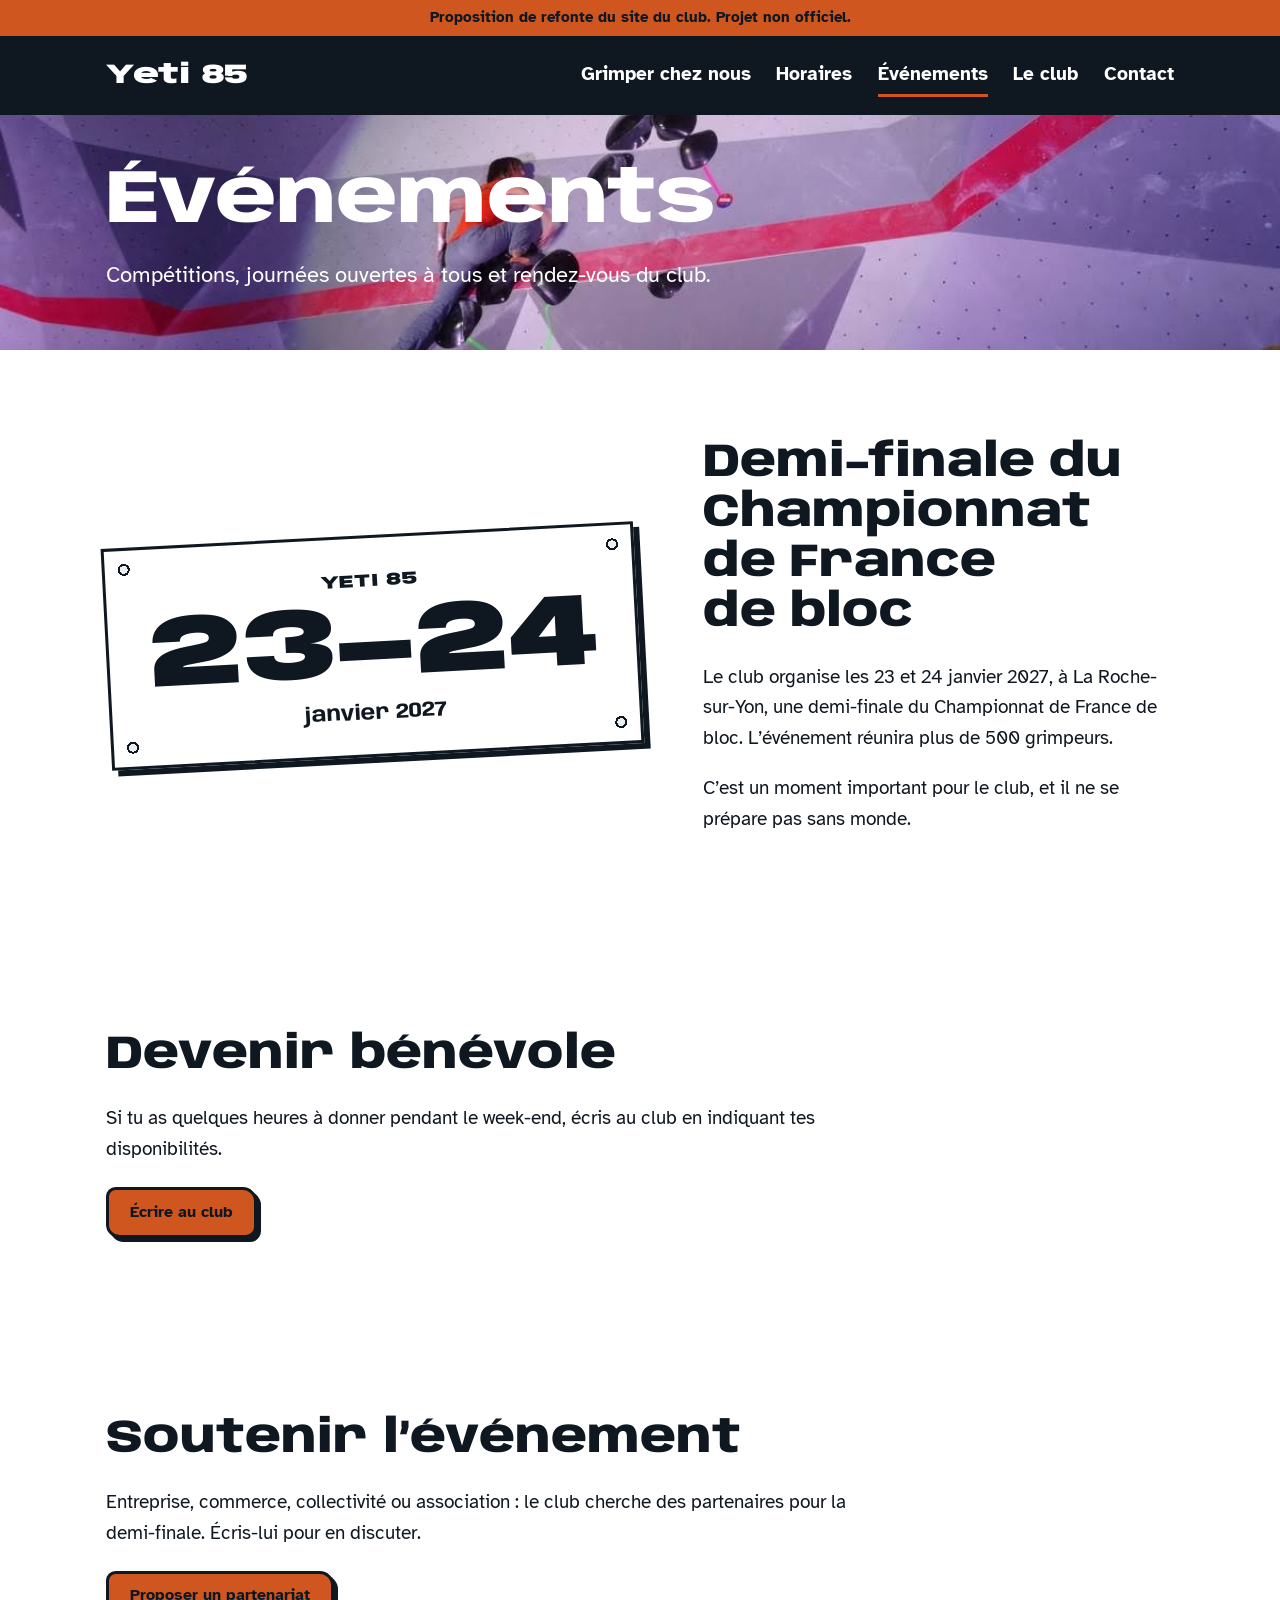
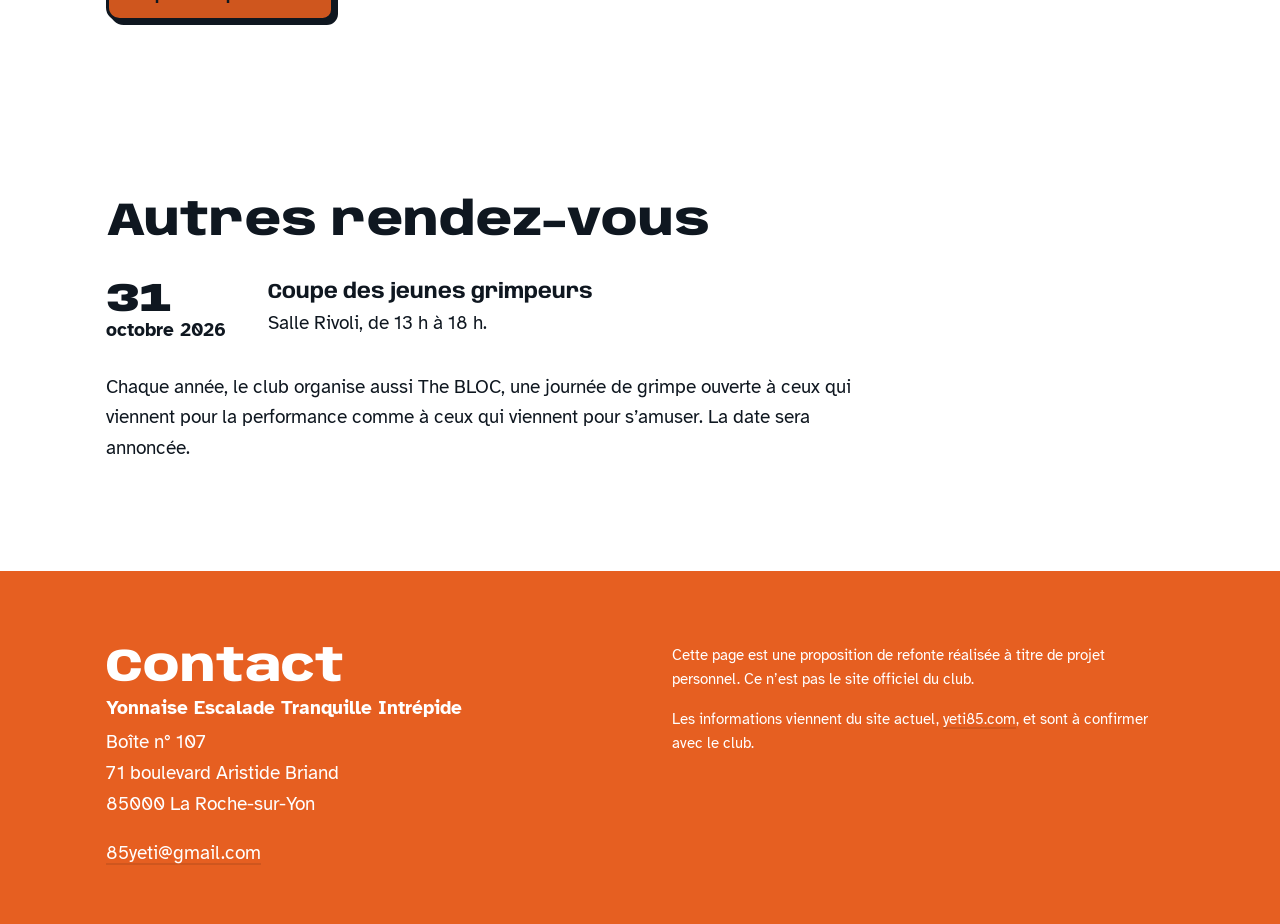
==== evenements.html @ 84fe1086 "[1] Push du site avec toutes les bases, attentesdes directives" ====
<!doctype html>
<html lang="fr">
<head>
  <meta charset="utf-8">
  <meta name="viewport" content="width=device-width, initial-scale=1">
  <title>Événements · Yeti 85 (concept de refonte)</title>
  <meta name="description" content="Demi-finale du Championnat de France de bloc, Coupe des jeunes grimpeurs, The BLOC : les événements du club d’escalade Yeti 85.">
  <meta name="robots" content="noindex">
  <meta name="theme-color" content="#2150e6">
  <link rel="preconnect" href="https://fonts.googleapis.com">
  <link rel="preconnect" href="https://fonts.gstatic.com" crossorigin>
  <link rel="stylesheet" href="https://fonts.googleapis.com/css2?family=Anybody:wdth,wght@50..150,400..900&family=Atkinson+Hyperlegible:ital,wght@0,400;0,700;1,400&display=swap">
  <link rel="stylesheet" href="css/style.css">
  <script>document.documentElement.classList.add('js');</script>
  <script src="js/main.js" defer></script>
</head>
<body>
  <a class="skip" href="#main">Aller au contenu</a>
  <div class="concept-bar"><p>Proposition de refonte du site du club. Projet non officiel.</p></div>

  <header class="band--mat on-mat">
    <div class="site-header wrap">
      <a class="brand" href="index.html">Yeti 85</a>
      <button class="nav-toggle" type="button" aria-expanded="false" aria-controls="menu">Menu</button>
      <nav class="nav" id="menu" aria-label="Navigation principale">
        <a href="grimper.html">Grimper chez nous</a>
        <a href="horaires.html">Horaires</a>
        <a href="evenements.html" aria-current="page">Événements</a>
        <a href="index.html#club">Le club</a>
        <a href="#contact">Contact</a>
      </nav>
    </div>
  </header>

  <main id="main">
    <section class="band--mat on-mat">
      <div class="page-head wrap">
        <h1>Événements</h1>
        <p>Compétitions, journées ouvertes à tous et rendez-vous du club.</p>
      </div>
    </section>

    <section class="section" aria-labelledby="demi-titre">
      <div class="wrap bib-grid">
        <div class="bib" aria-hidden="true">
          <p class="bib-club">YETI 85</p>
          <p class="bib-date">23–24</p>
          <p class="bib-month">janvier 2027</p>
        </div>
        <div class="bib-text">
          <h2 id="demi-titre">Demi-finale du Championnat de France de bloc</h2>
          <p>Le club organise les 23 et 24 janvier 2027, à La Roche-sur-Yon, une demi-finale du Championnat de France de bloc. L’événement réunira plus de 500 grimpeurs.</p>
          <p>C’est un moment important pour le club, et il ne se prépare pas sans monde.</p>
        </div>
      </div>
    </section>

    <section class="section section--white" id="benevoles" aria-labelledby="benevoles-titre">
      <div class="wrap">
        <h2 id="benevoles-titre">Devenir bénévole</h2>
        <p class="intro">Si tu as quelques heures à donner pendant le week-end, écris au club en indiquant tes disponibilités.</p>
        <p class="actions">
          <a class="btn" href="mailto:85yeti@gmail.com?subject=B%C3%A9n%C3%A9vole%20-%20demi-finale%20de%20bloc">Écrire au club</a>
        </p>
      </div>
    </section>

    <section class="section" id="partenaires" aria-labelledby="partenaires-titre">
      <div class="wrap">
        <h2 id="partenaires-titre">Soutenir l’événement</h2>
        <p class="intro">Entreprise, commerce, collectivité ou association&nbsp;: le club cherche des partenaires pour la demi-finale. Écris-lui pour en discuter.</p>
        <p class="actions">
          <a class="btn" href="mailto:85yeti@gmail.com?subject=Partenariat%20-%20demi-finale%20de%20bloc">Proposer un partenariat</a>
        </p>
      </div>
    </section>

    <section class="section section--white" aria-labelledby="autres-titre">
      <div class="wrap">
        <h2 id="autres-titre">Autres rendez-vous</h2>
        <ul class="dates">
          <li class="date">
            <time class="when" datetime="2026-10-31"><strong>31</strong><span>octobre 2026</span></time>
            <div>
              <h3>Coupe des jeunes grimpeurs</h3>
              <p>Salle Rivoli, de 13&nbsp;h à 18&nbsp;h.</p>
            </div>
          </li>
        </ul>
        <p class="intro" style="margin-top:2rem">Chaque année, le club organise aussi The BLOC, une journée de grimpe ouverte à ceux qui viennent pour la performance comme à ceux qui viennent pour s’amuser. La date sera annoncée.</p>
      </div>
    </section>
  </main>

  <footer class="site-footer on-mat" id="contact">
    <div class="wrap grid">
      <div>
        <h2>Contact</h2>
        <address>
          <p class="acro">Yonnaise Escalade Tranquille Intrépide</p>
          <p>Boîte n°&nbsp;107<br>71 boulevard Aristide Briand<br>85000 La Roche-sur-Yon</p>
          <p><a href="mailto:85yeti@gmail.com">85yeti@gmail.com</a></p>
        </address>
      </div>
      <div class="legal">
        <p>Cette page est une proposition de refonte réalisée à titre de projet personnel. Ce n’est pas le site officiel du club.</p>
        <p>Les informations viennent du site actuel, <a href="http://yeti85.com">yeti85.com</a>, et sont à confirmer avec le club.</p>
      </div>
    </div>
  </footer>
</body>
</html>
---- css/style.css ----
/* Yeti 85 – proposition de refonte
   Direction : le tapis de réception (bleu), la craie (gris clair) et les couleurs de prises.
   Code couleur : menthe = adultes débutants, jaune = enfants et ados, tomate = autonomes. */

:root {
  --chalk: #eceff1;
  --white: #ffffff;
  --mat: #e65f21;
  --mat-deep: #cf561e;
  --ink: #0f1720;
  --jaune: #cf561e;
  --tomate: #2d6ff2;
  --menthe: #46d1a3;

  --f-display: "Anybody", "Arial Black", "Helvetica Neue", Arial, sans-serif;
  --f-body: "Atkinson Hyperlegible", "Helvetica Neue", Arial, sans-serif;

  --gutter: clamp(18px, 4.5vw, 56px);
  --max: 1180px;
}

*, *::before, *::after { box-sizing: border-box; }

html { -webkit-text-size-adjust: 100%; scroll-behavior: smooth; }

body {
  margin: 0;
  background: #fff;
  color: var(--ink);
  font-family: var(--f-body);
  font-size: clamp(1.05rem, 1rem + 0.25vw, 1.2rem);
  line-height: 1.6;
}

img, svg { max-width: 100%; }

a { color: inherit; text-decoration-thickness: 2px; text-underline-offset: 0.22em; }

:focus-visible { outline: 3px solid var(--ink); outline-offset: 3px; border-radius: 2px; }
.on-mat :focus-visible { outline-color: #fff; }

.skip {
  position: absolute; left: -999px; top: 0; z-index: 20;
  background: var(--jaune); padding: 0.6rem 1rem; font-weight: 700;
}
.skip:focus { left: 0; }

.wrap { max-width: var(--max); margin-inline: auto; padding-inline: var(--gutter); }
.wrap--wide { max-width: 1360px; }

h1, h2, h3 { font-family: var(--f-display); margin: 0; font-weight: 800; text-wrap: balance; }
h1 { font-size: clamp(2.4rem, 6.2vw, 4.7rem); font-stretch: 118%; line-height: 1.02; letter-spacing: -0.012em; }
h2 { font-size: clamp(1.8rem, 3.8vw, 2.9rem); font-stretch: 112%; line-height: 1.08; }
h3 { font-size: 1.3rem; font-stretch: 100%; font-weight: 700; line-height: 1.2; }
p { margin: 0 0 1em; }

/* ---------- Bandeau « concept » ---------- */
.concept-bar { background: var(--jaune); padding: 0.4rem var(--gutter); text-align: center; font-size: 0.92rem; font-weight: 700; }
.concept-bar p { margin: 0; }

/* ---------- Bande bleue (en-tête de chaque page) ---------- */

.band--mat { background: var(--ink); color: #fff;}

.site-header {
  display: flex; flex-wrap: wrap; align-items: center; justify-content: space-between;
  gap: 0.6rem 1.5rem; padding-block: 1.1rem; position: relative;
}
.brand { font: 900 1.7rem/1 var(--f-display); font-stretch: 135%; letter-spacing: -0.01em; text-decoration: none; }

.nav { display: flex; flex-wrap: wrap; gap: 0.2rem 1.6rem; font-weight: 700; }
.nav a { text-decoration: none; padding: 0.3rem 0; border-bottom: 3px solid transparent; }
.nav a:hover { border-bottom-color: currentColor; }
.nav a[aria-current="page"] { border-bottom-color: var(--jaune); }

.nav-toggle {
  display: none; background: transparent; color: inherit; cursor: pointer;
  border: 3px solid currentColor; border-radius: 0.6rem;
  font: 700 1rem var(--f-body); padding: 0.35rem 0.9rem;
}


@media (max-width: 820px) {
  .js .nav-toggle { display: inline-block; }
  .js .nav {
    display: none; position: absolute; top: 100%; left: 0; right: 0; z-index: 5;
    flex-direction: column; gap: 0; padding: 0.4rem 1.1rem;
    background: var(--mat-deep); border: 3px solid #fff; border-radius: 0.8rem;
  }
  .js .nav.is-open { display: flex; }
  .js .nav a { padding: 0.8rem 0; border-bottom: 0; }
  .js .nav a[aria-current="page"] { text-decoration: underline; text-decoration-color: var(--jaune); text-decoration-thickness: 3px; }
}

/* ---------- Accueil : héros ---------- */
.hero {
  display: grid; grid-template-columns: minmax(0, 1.05fr) minmax(0, 0.95fr);
  gap: clamp(1.5rem, 5vw, 4rem); align-items: center;
  padding-block: clamp(1.5rem, 4vw, 3rem) clamp(2.5rem, 6vw, 4.5rem);
}
.hero .lede { font-size: 1.15em; max-width: 34em; margin-top: 1.4rem; }
.hero .waitlist { margin-bottom: 0; font-weight: 700; }

@media (max-width: 880px) {
  .hero { grid-template-columns: 1fr; }
  .wall { max-width: 440px; margin-inline: auto; }
}

/* Le mur : chaque prise de couleur est un lien */
.wall { display: block; width: 100%; height: auto; overflow: visible; }

.wall .blob, .wall .decor { stroke: var(--ink); stroke-width: 4; stroke-linejoin: round; }
.f-jaune { fill: var(--jaune); }
.f-menthe { fill: var(--menthe); }
.f-tomate { fill: var(--tomate); }
.f-chalk { fill: var(--chalk); }

.wall .decor { transform: translate(var(--x), var(--y)) rotate(var(--r, 0deg)); animation: pop 0.5s var(--d, 0s) backwards cubic-bezier(0.2, 1.4, 0.4, 1); }
.wall .hold { transform: translate(var(--x), var(--y)); transition: transform 0.15s; animation: pop 0.55s var(--d, 0s) backwards cubic-bezier(0.2, 1.4, 0.4, 1); cursor: pointer; }
.wall .hold:hover, .wall .hold:focus-visible { transform: translate(var(--x), var(--y)) scale(1.05); }
.wall a:focus-visible { outline: none; }
.wall a:focus-visible .blob { stroke: #fff; stroke-width: 7; }
.wall .hold text { font: 700 23px var(--f-body); fill: var(--ink); text-anchor: middle; dominant-baseline: central; pointer-events: none; }

@keyframes pop {
  from { opacity: 0; transform: translate(var(--x), var(--y)) rotate(var(--r, 0deg)) scale(0.5); }
  to   { opacity: 1; transform: translate(var(--x), var(--y)) rotate(var(--r, 0deg)) scale(1); }
}

@media (prefers-reduced-motion: reduce) {
  html { scroll-behavior: auto; }
  .wall .decor, .wall .hold { animation: none; transition: none; }  
}

/* ---------- Pages intérieures : titre ---------- */
.page-head { padding-block: clamp(1.5rem, 4vw, 3rem) clamp(2.2rem, 5vw, 3.6rem); }
.page-head p { max-width: 36em; font-size: 1.15em; margin: 1.1rem 0 0; }

/* ---------- Sections ---------- */
.section { padding-block: clamp(3rem, 7vw, 5.5rem); }
.section--white { background: var(--white); }
.section h2 { margin-bottom: 0.5em; }
.section .intro { max-width: 40em; }

/* ---------- Boutons ---------- */
.btn {
  display: inline-block; font: 700 1rem/1.2 var(--f-body); text-decoration: none; color: var(--ink);
  background: var(--jaune); border: 3px solid var(--ink);
  border-radius: 0.6em 0.9em 0.7em 0.85em; padding: 0.8em 1.3em;
  box-shadow: 4px 4px 0 var(--ink); transition: transform 0.12s, box-shadow 0.12s;
}
.btn:hover { transform: translate(2px, 2px); box-shadow: 2px 2px 0 var(--ink); }
.btn:active { transform: translate(4px, 4px); box-shadow: 0 0 0 var(--ink); }
.btn--white { background: #fff; }
.actions { display: flex; flex-wrap: wrap; gap: 0.9rem 1.2rem; margin: 1.4rem 0 0; }

.on-mat .btn { border-color: var(--ink); }

/* ---------- Dossard (demi-finale) ---------- */
.bib-grid { display: grid; grid-template-columns: auto minmax(0, 1fr); gap: clamp(1.8rem, 5vw, 4rem); align-items: center; }
.bib {
  background-color: #fff; border: 3px solid var(--ink); padding: 2.2rem 2.4rem 1.8rem; text-align: center;
  transform: rotate(-3deg); box-shadow: 6px 6px 0 var(--ink);
  background-image:
    radial-gradient(circle at center, var(--chalk) 0 4px, var(--ink) 4px 6px, transparent 6px),
    radial-gradient(circle at center, var(--chalk) 0 4px, var(--ink) 4px 6px, transparent 6px),
    radial-gradient(circle at center, var(--chalk) 0 4px, var(--ink) 4px 6px, transparent 6px),
    radial-gradient(circle at center, var(--chalk) 0 4px, var(--ink) 4px 6px, transparent 6px);
  background-size: 18px 18px;
  background-repeat: no-repeat;
  background-position: top 10px left 10px, top 10px right 10px, bottom 10px left 10px, bottom 10px right 10px;
}
.bib-club { margin: 0; font: 900 1.1rem/1 var(--f-display); font-stretch: 135%; }
.bib-date { margin: 0.5rem 0 0; font: 900 clamp(3.8rem, 9vw, 6.4rem)/0.95 var(--f-display); font-stretch: 140%; letter-spacing: -0.02em; }
.bib-month { margin: 0.4rem 0 0; font: 700 1.3rem/1.1 var(--f-display); font-stretch: 105%; }
.bib-text p { max-width: 36em; }

@media (max-width: 760px) {
  .bib-grid { grid-template-columns: 1fr; }
  .bib { justify-self: start; }
}

/* ---------- Par où commencer ---------- */
.paths { list-style: none; margin: 2.2rem 0 0; padding: 0; display: grid; gap: 2.6rem; }
.path { display: grid; grid-template-columns: auto minmax(0, 1fr); gap: 1rem 1.6rem; align-items: start; }
.path .dot {
  width: 3.4rem; height: 3rem; margin-top: 0.25rem; background: var(--c); border: 3px solid var(--ink);
  border-radius: 55% 45% 52% 48% / 50% 55% 45% 50%;
}
.path h3 { margin: 0 0 0.45rem; font-size: 1.5rem; font-stretch: 105%; }
.path p { max-width: 60ch; margin-bottom: 0.9rem; }
.path--menthe { --c: var(--menthe); }
.path--jaune { --c: var(--jaune); }
.path--tomate { --c: var(--tomate); }

/* ---------- Les salles ---------- */
.venues { display: grid; grid-template-columns: minmax(0, 0.9fr) minmax(0, 1.1fr); gap: clamp(2rem, 6vw, 5rem); align-items: start; }
.facts { margin: 0; display: grid; gap: 1.5rem; }
.facts div { display: grid; gap: 0.15rem; }
.facts dt { font: 700 1.25rem/1.2 var(--f-display); font-stretch: 100%; }
.facts dd { margin: 0; max-width: 46ch; }

@media (max-width: 820px) { .venues { grid-template-columns: 1fr; } }

/* ---------- Prochains rendez-vous ---------- */
.dates { list-style: none; margin: 2rem 0 0; padding: 0; display: grid; gap: 1.8rem; }
.date { display: grid; grid-template-columns: 8.5rem minmax(0, 1fr); gap: 0.5rem 1.6rem; align-items: start; }
.date .when { display: grid; line-height: 1.05; }
.date .when strong { font: 900 2.5rem/1 var(--f-display); font-stretch: 125%; letter-spacing: -0.01em; }
.date .when span { font-weight: 700; }
.date h3 { margin-bottom: 0.2rem; }
.date p { margin: 0; max-width: 52ch; }

@media (max-width: 560px) { .date { grid-template-columns: 1fr; } }

/* ---------- Encadré d’information ---------- */
.notice {
  max-width: 46rem; background: var(--jaune); border: 3px solid var(--ink);
  border-radius: 0.8rem 1.1rem 0.7rem 1rem; padding: 1.1rem 1.3rem;
}
.notice p { margin: 0; }
.notice p + p { margin-top: 0.6rem; }

/* ---------- Tarifs ---------- */
.price { width: 100%; max-width: 40rem; border-collapse: collapse; margin-top: 1.4rem; }
.price caption { text-align: left; font-weight: 700; padding-bottom: 0.6rem; }
.price th, .price td { padding: 0.85rem 0.2rem; border-bottom: 2px solid rgba(15, 23, 32, 0.2); text-align: left; font-weight: 400; }
.price td { text-align: right; font: 800 1.35rem/1.1 var(--f-display); font-stretch: 112%; white-space: nowrap; }
.discounts { margin: 1.4rem 0 0; padding-left: 1.2rem; max-width: 40rem; }
.discounts li { margin-bottom: 0.4rem; }

/* ---------- Planning de la semaine ---------- */
.legend { display: flex; flex-wrap: wrap; gap: 0.5rem 1.6rem; list-style: none; padding: 0; margin: 0 0 2rem; font-weight: 700; }
.legend li { display: flex; align-items: center; gap: 0.5rem; }
.legend i { width: 1.2rem; height: 1.2rem; border: 3px solid var(--ink); border-radius: 50% 45% 55% 48%; background: var(--c); display: inline-block; }
.legend .is-debutant, .slot--debutant { --c: var(--menthe); }
.legend .is-jeunes, .slot--jeunes { --c: var(--jaune); }
.legend .is-autonome, .slot--autonome { --c: var(--tomate); }

.week {
  --row: 18px;
  display: grid; position: relative; column-gap: 0.5rem;
  grid-template-columns: 2.6rem repeat(5, minmax(0, 1fr));
  grid-template-rows: auto auto repeat(36, var(--row));
}
.week::before {
  content: ""; grid-column: 1 / -1; grid-row: 3 / -1; pointer-events: none;
  background: repeating-linear-gradient(to bottom, rgba(15, 23, 32, 0.18) 0 1px, transparent 1px calc(var(--row) * 4));
}
.axis, .day { display: grid; grid-template-rows: subgrid; grid-row: 1 / -1; }
.axis { grid-column: 1; }
.day { grid-column: var(--col); }
.axis-scale { grid-row: 3 / -1; display: grid; grid-template-rows: subgrid; }
.axis-scale span { grid-row: var(--a) / span 4; font-size: 0.82rem; font-weight: 700; transform: translateY(-0.6em); }

.day { padding-inline: 0.15rem; }
.day h3 { grid-row: 1; padding-bottom: 0.6rem; font-size: 1.2rem; font-stretch: 112%; }
.day h3 span { display: inline-block; padding: 0.05rem 0.2rem; }
.day .note { grid-row: 2; margin: 0 0 0.6rem; font-size: 0.88rem; line-height: 1.35; }
.day.is-today { background: rgba(255, 210, 63, 0.28); }
.day.is-today h3 span { background: var(--jaune); border-radius: 0.4rem; padding-inline: 0.5rem; }
.day.is-today h3 span::after { content: " (aujourd’hui)"; font: 700 0.75rem var(--f-body); }

.slots { grid-row: 3 / -1; display: grid; grid-template-rows: subgrid; grid-template-columns: 1fr 1fr; column-gap: 3px; list-style: none; margin: 0; padding: 0; }
.slot {
  grid-row: var(--a) / var(--b); grid-column: 1 / -1; background: var(--c); color: var(--ink);
  border: 2px solid var(--ink); border-radius: 0.5rem 0.7rem 0.55rem 0.65rem;
  padding: 0.3rem 0.45rem; font-size: 0.82rem; line-height: 1.22; overflow: hidden;
  overflow-wrap: break-word; hyphens: auto;
}
.slot strong { display: block; font-weight: 700; }
.slot--l { grid-column: 1 / 2; }
.slot--r { grid-column: 2 / 3; }

.week-notes { margin-top: 2.4rem; max-width: 46rem; }

@media (max-width: 1199px) {
  .week { display: block; }
  .week::before, .axis { display: none; }
  .day { display: block; margin-bottom: 1.8rem; padding: 0.4rem 0.6rem 0.8rem; }
  .day h3 { padding-bottom: 0.4rem; }
  .slots { display: grid; grid-template-rows: none; grid-template-columns: 1fr; gap: 0.5rem; }
  .slot { grid-row: auto; grid-column: auto; font-size: 1rem; padding: 0.55rem 0.8rem; display: flex; flex-wrap: wrap; justify-content: space-between; gap: 0.2rem 1rem; }
  .slot strong { display: inline; }
}

main .band--mat{
  background-image: url(../img/banniere1.jpg);
  background-position: center; 
  background-repeat: no-repeat; 
  background-size: cover;
}

/* ---------- Pied de page ---------- */
.site-footer { background: var(--mat); color: #fff; padding-block: clamp(2.8rem, 6vw, 4.5rem) 2.2rem; }
.site-footer .grid { display: grid; grid-template-columns: minmax(0, 1fr) minmax(0, 1fr); gap: clamp(2rem, 6vw, 4rem); }
.site-footer address { font-style: normal; }
.site-footer a { text-decoration-color: var(--jaune); }
.site-footer .acro { font-weight: 700; margin-bottom: 0.2rem; }
.site-footer .legal { font-size: 0.95rem; max-width: 40em; }
.site-footer :focus-visible { outline-color: #fff; }

@media (max-width: 760px) { .site-footer .grid { grid-template-columns: 1fr; } }
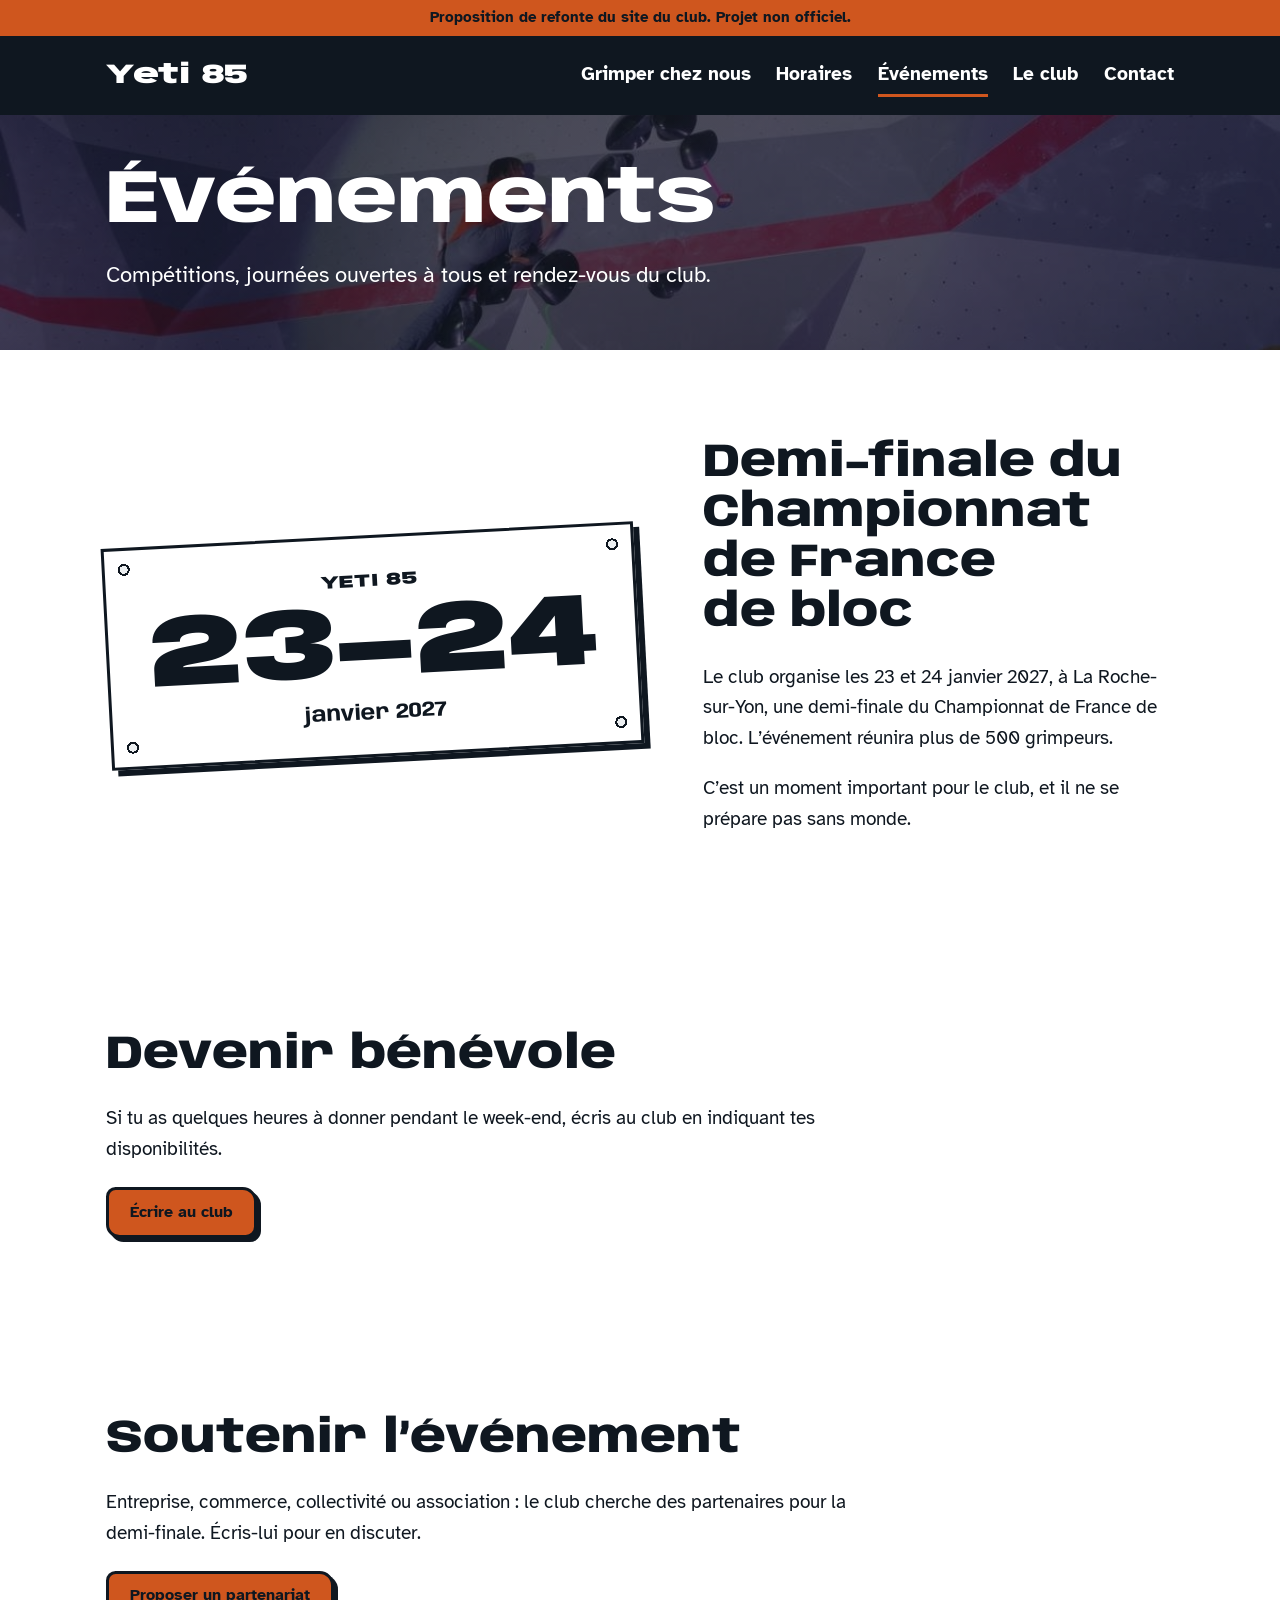
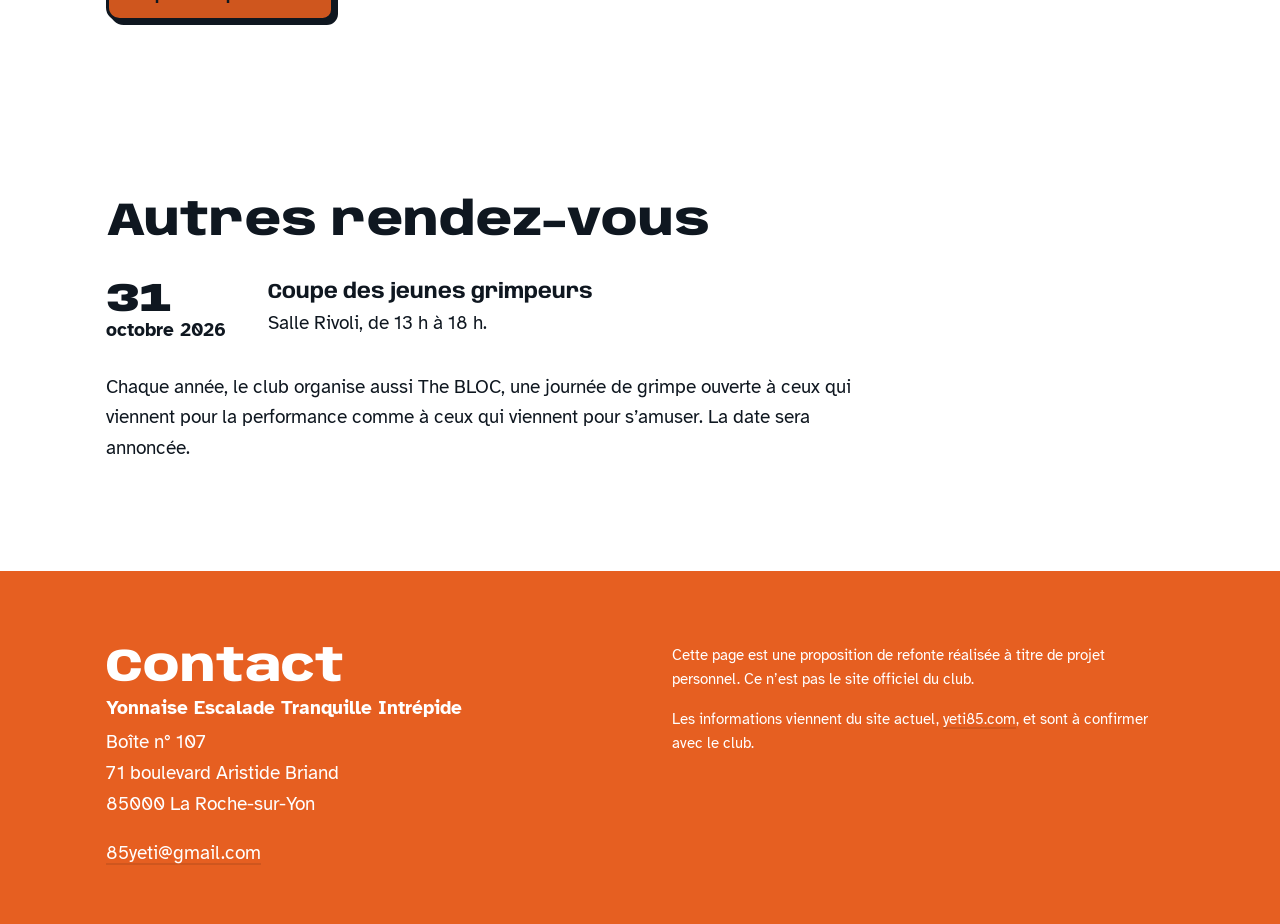
==== commit c4f68eac: "[2] Page-banner last commit." ====
--- a/evenements.html
+++ b/evenements.html
@@ -33,7 +33,7 @@
   </header>
 
   <main id="main">
-    <section class="band--mat on-mat">
+    <section class="band--mat on-mat page-banner">
       <div class="page-head wrap">
         <h1>Événements</h1>
         <p>Compétitions, journées ouvertes à tous et rendez-vous du club.</p>
--- a/css/style.css
+++ b/css/style.css
@@ -60,7 +60,18 @@
 
 /* ---------- Bande bleue (en-tête de chaque page) ---------- */
 
-.band--mat { background: var(--ink); color: #fff;}
+
+.band--mat { 
+  background: var(--ink); color: #fff;
+}
+
+section.page-banner {
+  position: relative;
+  background:
+    linear-gradient(rgba(15, 23, 32, 0.7), rgba(15, 23, 32, 0.7)),
+    url("/img/banniere1.jpg") center / cover no-repeat;
+}
+
 
 .site-header {
   display: flex; flex-wrap: wrap; align-items: center; justify-content: space-between;
@@ -284,13 +295,6 @@
   .slot strong { display: inline; }
 }
 
-main .band--mat{
-  background-image: url(../img/banniere1.jpg);
-  background-position: center; 
-  background-repeat: no-repeat; 
-  background-size: cover;
-}
-
 /* ---------- Pied de page ---------- */
 .site-footer { background: var(--mat); color: #fff; padding-block: clamp(2.8rem, 6vw, 4.5rem) 2.2rem; }
 .site-footer .grid { display: grid; grid-template-columns: minmax(0, 1fr) minmax(0, 1fr); gap: clamp(2rem, 6vw, 4rem); }
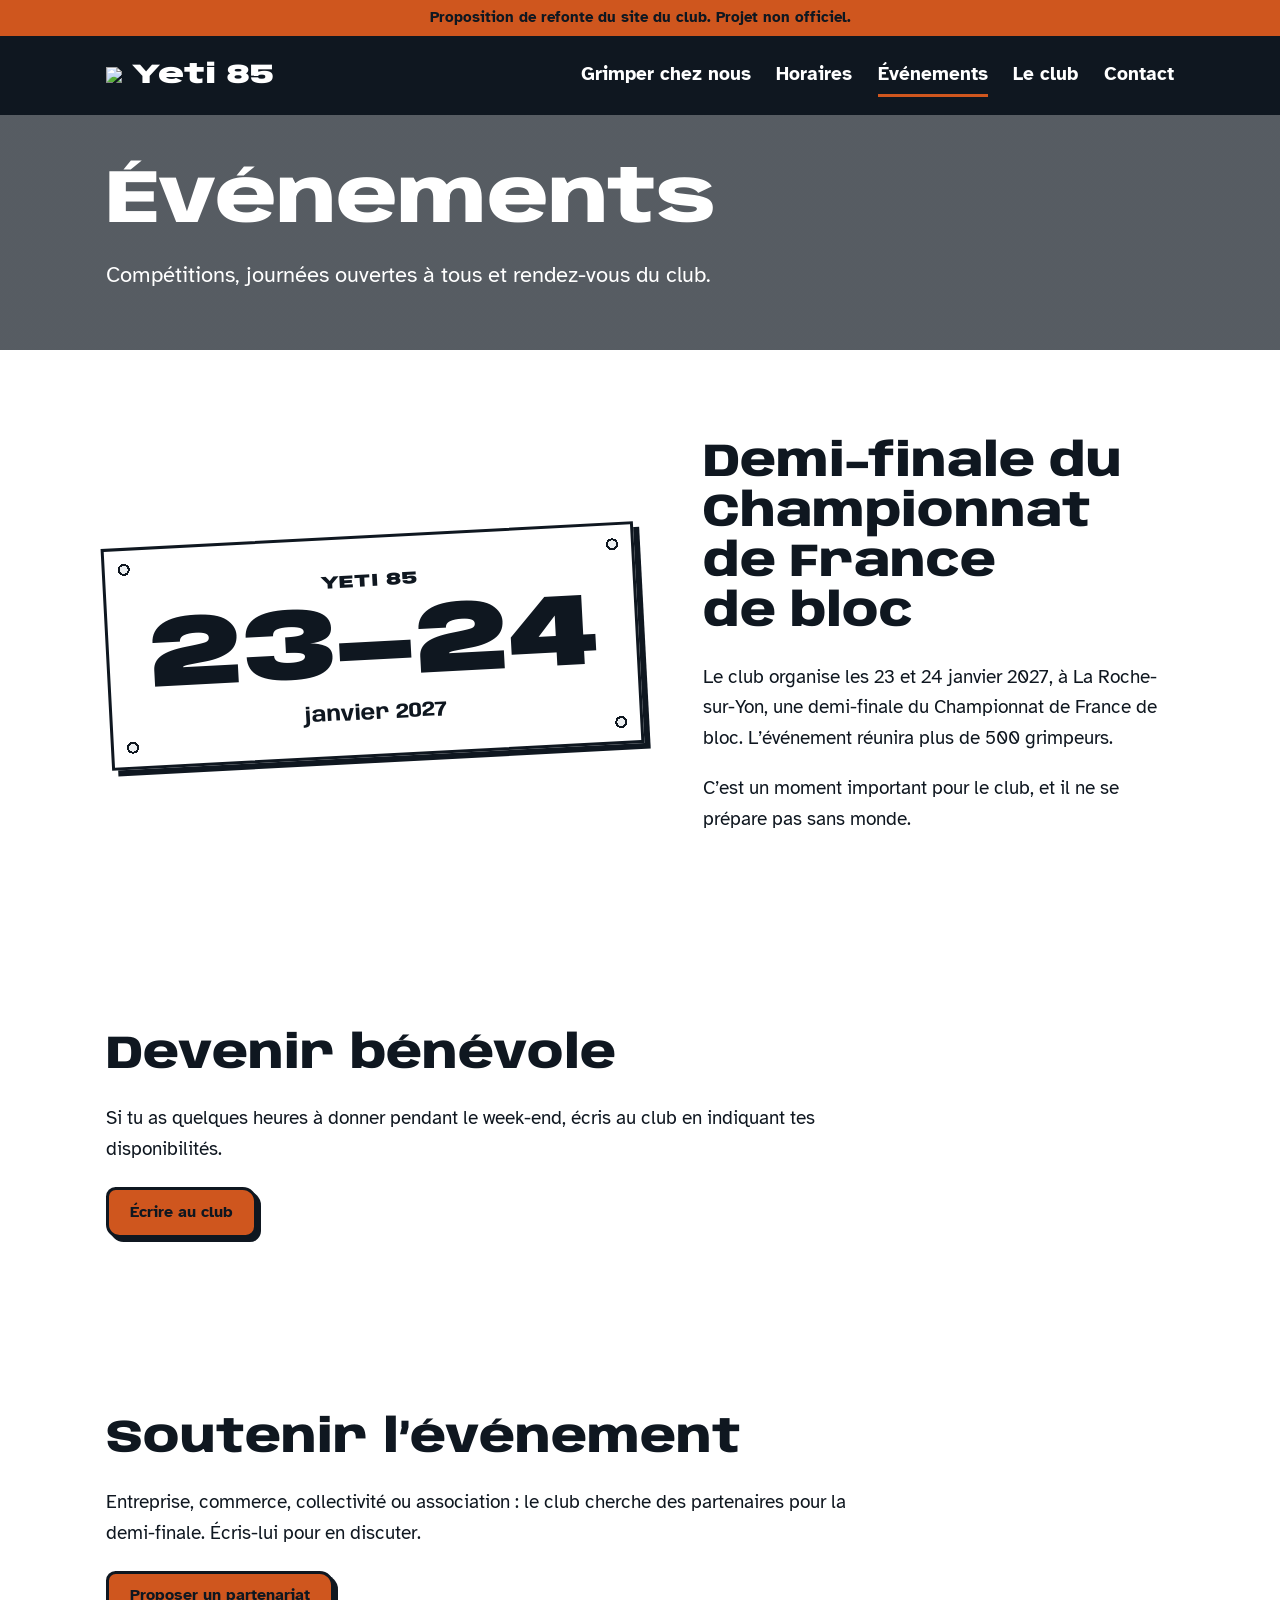
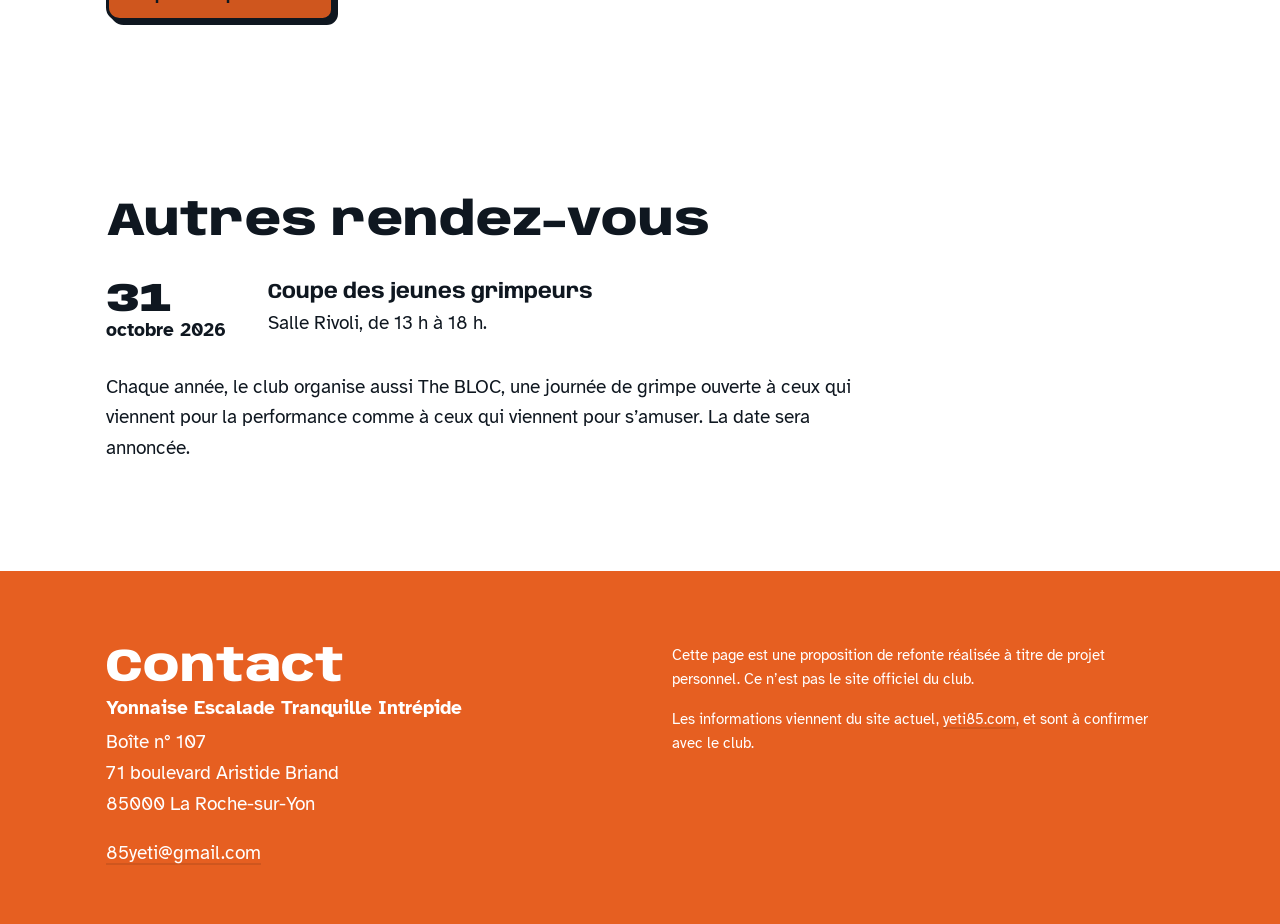
==== commit 9b2ebcc5: "0 fixing..." ====
--- a/evenements.html
+++ b/evenements.html
@@ -20,7 +20,7 @@
 
   <header class="band--mat on-mat">
     <div class="site-header wrap">
-      <a class="brand" href="index.html">Yeti 85</a>
+      <a class="brand" href="index.html"><img src="/YetiGrimpe/img/logo.jpg" width="40px" height="auto"> Yeti 85</a>
       <button class="nav-toggle" type="button" aria-expanded="false" aria-controls="menu">Menu</button>
       <nav class="nav" id="menu" aria-label="Navigation principale">
         <a href="grimper.html">Grimper chez nous</a>
--- a/css/style.css
+++ b/css/style.css
@@ -69,7 +69,7 @@
   position: relative;
   background:
     linear-gradient(rgba(15, 23, 32, 0.7), rgba(15, 23, 32, 0.7)),
-    url("/img/banniere1.jpg") center / cover no-repeat;
+    url("/YetiGrimpe/img/banniere1.jpg") center / cover no-repeat;
 }
 
 
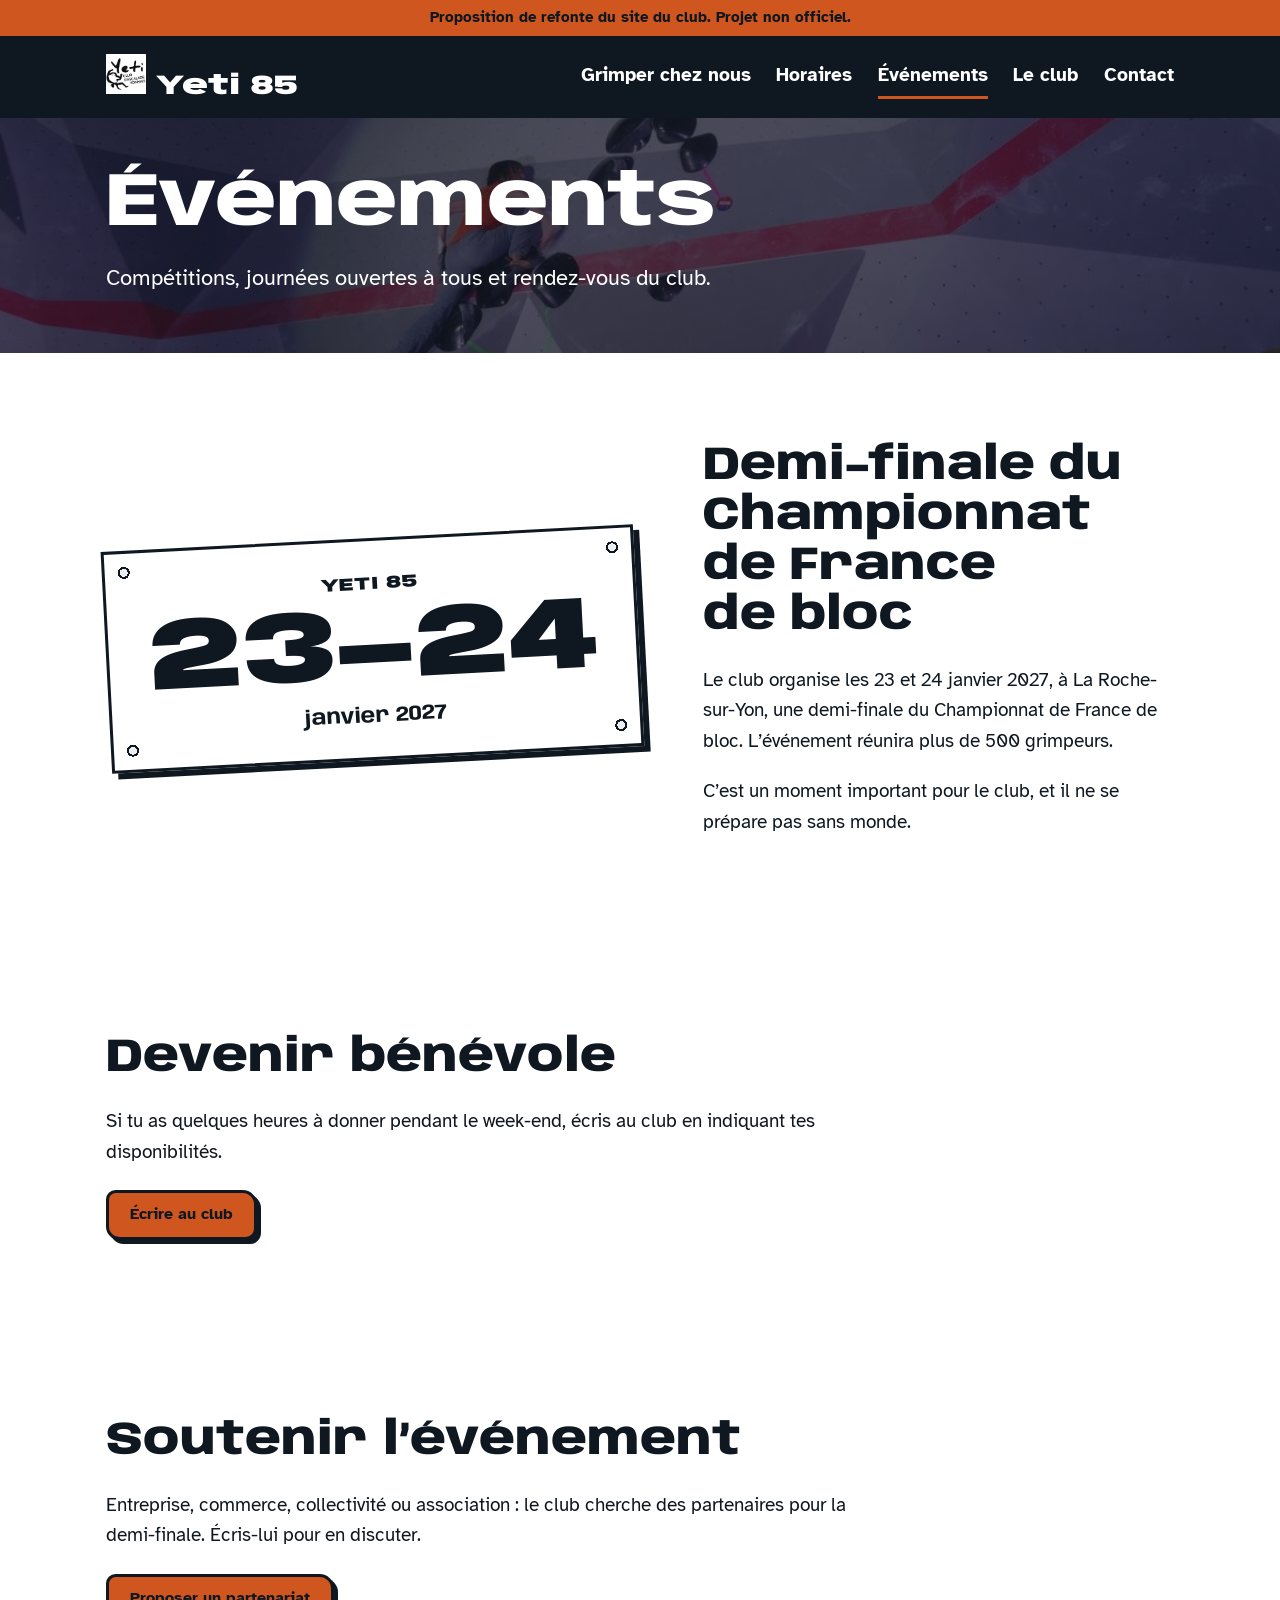
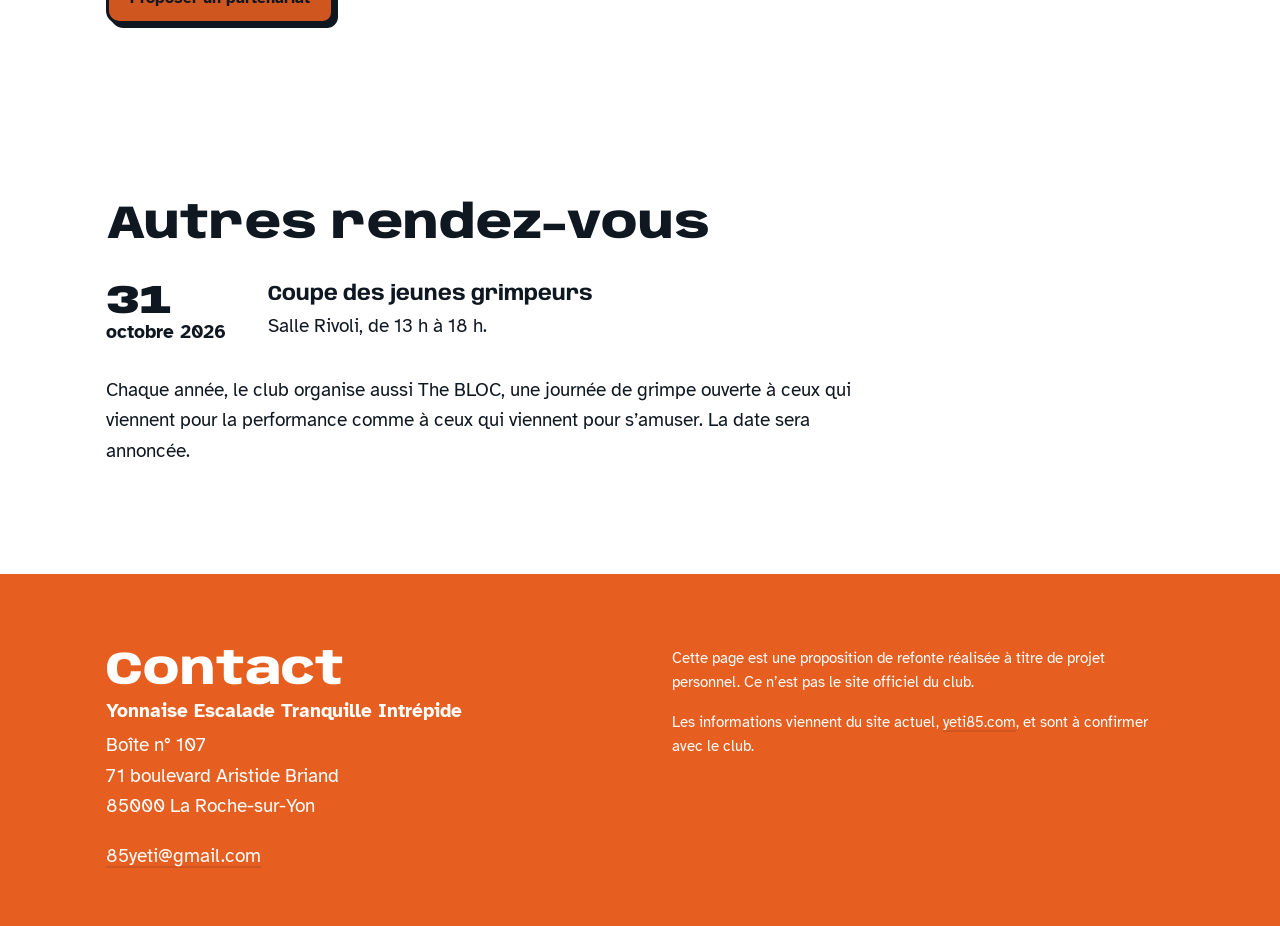
==== commit 38661852: "0 clean project." ====
--- a/evenements.html
+++ b/evenements.html
@@ -20,7 +20,7 @@
 
   <header class="band--mat on-mat">
     <div class="site-header wrap">
-      <a class="brand" href="index.html"><img src="/YetiGrimpe/img/logo.jpg" width="40px" height="auto"> Yeti 85</a>
+      <a class="brand" href="index.html"><img src="img/logo.jpg" width="40" height="40" alt=""> Yeti 85</a>
       <button class="nav-toggle" type="button" aria-expanded="false" aria-controls="menu">Menu</button>
       <nav class="nav" id="menu" aria-label="Navigation principale">
         <a href="grimper.html">Grimper chez nous</a>
@@ -87,7 +87,7 @@
             </div>
           </li>
         </ul>
-        <p class="intro" style="margin-top:2rem">Chaque année, le club organise aussi The BLOC, une journée de grimpe ouverte à ceux qui viennent pour la performance comme à ceux qui viennent pour s’amuser. La date sera annoncée.</p>
+        <p class="intro intro--spaced">Chaque année, le club organise aussi The BLOC, une journée de grimpe ouverte à ceux qui viennent pour la performance comme à ceux qui viennent pour s’amuser. La date sera annoncée.</p>
       </div>
     </section>
   </main>
--- a/css/style.css
+++ b/css/style.css
@@ -1,6 +1,6 @@
 /* Yeti 85 – proposition de refonte
-   Direction : le tapis de réception (bleu), la craie (gris clair) et les couleurs de prises.
-   Code couleur : menthe = adultes débutants, jaune = enfants et ados, tomate = autonomes. */
+   Palette inspirée des tapis, de la craie et des prises d'escalade.
+   Les couleurs des créneaux distinguent les publics : menthe, jaune et tomate. */
 
 :root {
   --chalk: #eceff1;
@@ -69,7 +69,7 @@
   position: relative;
   background:
     linear-gradient(rgba(15, 23, 32, 0.7), rgba(15, 23, 32, 0.7)),
-    url("/YetiGrimpe/img/banniere1.jpg") center / cover no-repeat;
+    url("../img/banniere1.jpg") center / cover no-repeat;
 }
 
 
@@ -152,6 +152,7 @@
 .section--white { background: var(--white); }
 .section h2 { margin-bottom: 0.5em; }
 .section .intro { max-width: 40em; }
+.intro--spaced { margin-top: 2rem; }
 
 /* ---------- Boutons ---------- */
 .btn {
